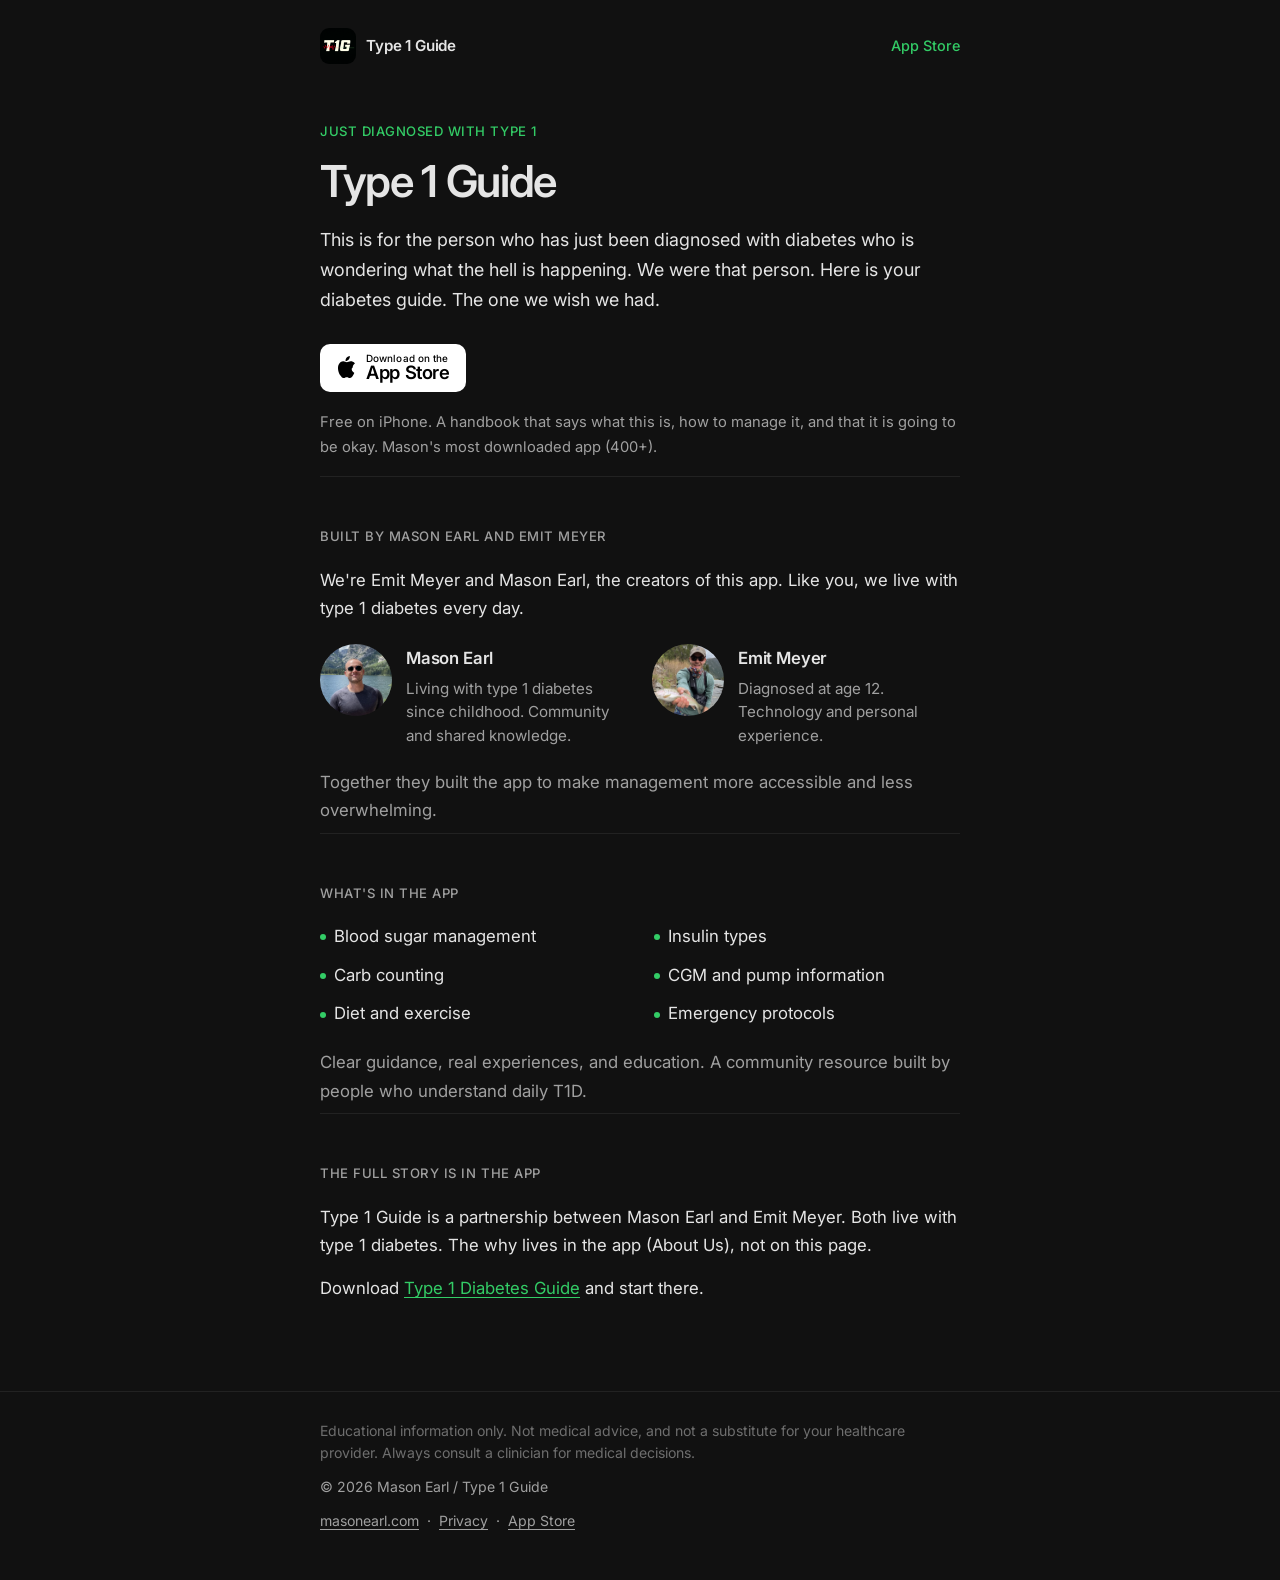
==== index.html @ bc049447 "Add the public Type 1 Guide landing page. Give just-diagnosed people a home for the app without clon" ====
<!DOCTYPE html>
<html lang="en">
<head>
  <meta charset="utf-8">
  <meta name="viewport" content="width=device-width, initial-scale=1">
  <title>Type 1 Guide. Just diagnosed with type 1 diabetes.</title>
  <meta name="description" content="Type 1 Guide is the diabetes education app by Mason Earl and Emit Meyer, for the person who has just been diagnosed and is wondering what the hell is happening.">
  <meta name="theme-color" content="#111111">
  <meta name="apple-itunes-app" content="app-id=6745197475">
  <meta property="og:title" content="Type 1 Guide">
  <meta property="og:description" content="The diabetes guide we wish we had. Built by Mason Earl and Emit Meyer, who live with type 1 every day.">
  <meta property="og:type" content="website">
  <meta property="og:image" content="https://masonearl.github.io/type1guide/assets/app-icon.png">
  <meta name="twitter:card" content="summary">
  <link rel="icon" type="image/png" href="assets/favicon.png">
  <link rel="apple-touch-icon" href="assets/apple-touch-icon.png">
  <link rel="preconnect" href="https://fonts.googleapis.com">
  <link rel="preconnect" href="https://fonts.gstatic.com" crossorigin>
  <link href="https://fonts.googleapis.com/css2?family=Inter:wght@400;500;600&display=swap" rel="stylesheet">
  <link rel="stylesheet" href="styles.css">
</head>
<body>
  <header>
    <div class="wrap nav">
      <a class="brand" href="index.html">
        <img src="assets/app-icon.png" alt="Type 1 Guide app icon">
        <span>Type 1 Guide</span>
      </a>
      <a class="nav-cta" href="https://apps.apple.com/us/app/type-1-diabetes-guide/id6745197475">App Store</a>
    </div>
  </header>

  <main>
    <section class="hero wrap" style="border-top: 0; margin-top: 0; padding-top: 48px;">
      <p class="kicker">Just diagnosed with type 1</p>
      <h1>Type 1 Guide</h1>
      <div class="lede">
        <p>This is for the person who has just been diagnosed with diabetes who is wondering what the hell is happening. We were that person. Here is your diabetes guide. The one we wish we had.</p>
      </div>
      <div class="cta-row">
        <a class="store-btn" href="https://apps.apple.com/us/app/type-1-diabetes-guide/id6745197475" aria-label="Download Type 1 Diabetes Guide on the App Store">
          <svg viewBox="0 0 17 20" aria-hidden="true" focusable="false">
            <path fill="#000" d="M13.66 10.57c.02 2.3 2.01 3.07 2.03 3.08-.02.05-.32 1.09-1.04 2.16-.63.92-1.28 1.84-2.31 1.86-1.01.02-1.34-.6-2.5-.6-1.16 0-1.52.58-2.48.62-1 .04-1.76-1-2.4-1.91C3.5 13.66 2.3 9.7 3.76 7.03c.73-1.33 2.03-2.17 3.44-2.2 1.07-.02 2.09.72 2.75.72.66 0 1.9-.89 3.2-.76.55.02 2.08.22 3.07 1.66-.08.05-1.83 1.07-1.81 3.19zM11.4 3.36c.58-.7.97-1.67.86-2.64-.83.03-1.84.56-2.44 1.26-.54.62-1.01 1.61-.88 2.56.93.07 1.88-.48 2.46-1.18z"/>
          </svg>
          <span>
            <small>Download on the</small>
            <strong>App Store</strong>
          </span>
        </a>
      </div>
      <p class="note">Free on iPhone. A handbook that says what this is, how to manage it, and that it is going to be okay. Mason's most downloaded app (400+).</p>
    </section>

    <section class="wrap" id="built-by">
      <h2>Built by Mason Earl and Emit Meyer</h2>
      <p class="intro">We're Emit Meyer and Mason Earl, the creators of this app. Like you, we live with type 1 diabetes every day.</p>
      <div class="people">
        <article class="person mason">
          <img src="assets/mason.jpg" alt="Mason Earl" width="72" height="72">
          <div>
            <h3>Mason Earl</h3>
            <p>Living with type 1 diabetes since childhood. Community and shared knowledge.</p>
          </div>
        </article>
        <article class="person emit">
          <img src="assets/emit.jpg" alt="Emit Meyer" width="72" height="72">
          <div>
            <h3>Emit Meyer</h3>
            <p>Diagnosed at age 12. Technology and personal experience.</p>
          </div>
        </article>
      </div>
      <p class="quiet">Together they built the app to make management more accessible and less overwhelming.</p>
    </section>

    <section class="wrap" id="whats-in-the-app">
      <h2>What's in the app</h2>
      <ul class="features">
        <li>Blood sugar management</li>
        <li>Insulin types</li>
        <li>Carb counting</li>
        <li>CGM and pump information</li>
        <li>Diet and exercise</li>
        <li>Emergency protocols</li>
      </ul>
      <p class="quiet">Clear guidance, real experiences, and education. A community resource built by people who understand daily T1D.</p>
    </section>

    <section class="wrap story" id="story">
      <h2>The full story is in the app</h2>
      <p>Type 1 Guide is a partnership between Mason Earl and Emit Meyer. Both live with type 1 diabetes. The why lives in the app (About Us), not on this page.</p>
      <p>Download <a href="https://apps.apple.com/us/app/type-1-diabetes-guide/id6745197475">Type 1 Diabetes Guide</a> and start there.</p>
    </section>
  </main>

  <footer>
    <div class="wrap">
      <p class="legal">Educational information only. Not medical advice, and not a substitute for your healthcare provider. Always consult a clinician for medical decisions.</p>
      <p>&copy; 2026 Mason Earl / Type 1 Guide</p>
      <p>
        <a href="https://masonearl.com">masonearl.com</a>
        &nbsp;&middot;&nbsp;
        <a href="privacy.html">Privacy</a>
        &nbsp;&middot;&nbsp;
        <a href="https://apps.apple.com/us/app/type-1-diabetes-guide/id6745197475">App Store</a>
      </p>
    </div>
  </footer>
</body>
</html>
---- styles.css ----
/* Type 1 Guide landing. Dark, calm, Inter. */
*,
*::before,
*::after {
  margin: 0;
  padding: 0;
  box-sizing: border-box;
}

:root {
  --bg: #111111;
  --text: #e5e5e5;
  --muted: #a0a0a0;
  --faint: #6e6e6e;
  --line: #222222;
  --card: #1a1a1a;
  --accent: #33cc66;
  --accent-dim: rgba(51, 204, 102, 0.14);
  --max: 640px;
}

html {
  scroll-behavior: smooth;
}

body {
  font-family: Inter, -apple-system, BlinkMacSystemFont, "Segoe UI", sans-serif;
  background: var(--bg);
  color: var(--text);
  line-height: 1.7;
  font-size: 1.05rem;
  -webkit-font-smoothing: antialiased;
  text-rendering: optimizeLegibility;
}

::selection {
  background: var(--accent-dim);
  color: var(--text);
}

a {
  color: var(--text);
  text-underline-offset: 3px;
}

a:hover {
  opacity: 0.72;
}

.wrap {
  width: min(var(--max), calc(100% - 48px));
  margin: 0 auto;
}

header {
  padding: 28px 0 8px;
}

.nav {
  display: flex;
  align-items: center;
  justify-content: space-between;
  gap: 16px;
}

.brand {
  display: flex;
  align-items: center;
  gap: 10px;
  text-decoration: none;
  color: var(--text);
}

.brand:hover {
  opacity: 1;
}

.brand img {
  width: 36px;
  height: 36px;
  border-radius: 9px;
  display: block;
  background: #000;
}

.brand span {
  font-weight: 600;
  font-size: 0.95rem;
  letter-spacing: -0.01em;
}

.nav-cta {
  color: var(--accent);
  text-decoration: none;
  font-size: 0.9rem;
  font-weight: 500;
}

.nav-cta:hover {
  opacity: 0.8;
}

main {
  padding-bottom: 80px;
}

.hero {
  padding: 56px 0 16px;
}

.kicker {
  font-size: 0.82rem;
  font-weight: 500;
  letter-spacing: 0.04em;
  text-transform: uppercase;
  color: var(--accent);
  margin-bottom: 14px;
}

h1 {
  font-size: clamp(2rem, 7vw, 2.75rem);
  font-weight: 600;
  letter-spacing: -0.03em;
  line-height: 1.15;
  margin-bottom: 1.1rem;
}

.lede {
  font-size: 1.12rem;
  color: var(--text);
  margin-bottom: 1.75rem;
}

.lede p + p {
  margin-top: 0.85rem;
}

.cta-row {
  display: flex;
  flex-wrap: wrap;
  align-items: center;
  gap: 16px 20px;
  margin-bottom: 18px;
}

.store-btn {
  display: inline-flex;
  align-items: center;
  gap: 10px;
  background: #fff;
  color: #000;
  text-decoration: none;
  border-radius: 10px;
  padding: 8px 16px 8px 14px;
  line-height: 1.05;
  min-height: 48px;
}

.store-btn:hover {
  opacity: 0.9;
}

.store-btn svg {
  width: 22px;
  height: 26px;
  flex: 0 0 auto;
}

.store-btn small {
  display: block;
  font-size: 0.62rem;
  font-weight: 500;
  letter-spacing: 0.01em;
}

.store-btn strong {
  display: block;
  font-size: 1.15rem;
  font-weight: 600;
  letter-spacing: -0.02em;
}

.note {
  font-size: 0.92rem;
  color: var(--muted);
}

section {
  padding: 48px 0 8px;
  border-top: 1px solid var(--line);
  margin-top: 48px;
}

h2 {
  font-size: 0.82rem;
  font-weight: 500;
  letter-spacing: 0.04em;
  text-transform: uppercase;
  color: var(--muted);
  margin-bottom: 1.15rem;
}

h3 {
  font-size: 1.05rem;
  font-weight: 600;
  letter-spacing: -0.01em;
  margin-bottom: 0.25rem;
}

.people {
  display: grid;
  gap: 20px;
}

@media (min-width: 560px) {
  .people {
    grid-template-columns: 1fr 1fr;
    gap: 24px;
  }
}

.person {
  display: flex;
  gap: 14px;
  align-items: flex-start;
}

.person img {
  width: 72px;
  height: 72px;
  border-radius: 50%;
  object-fit: cover;
  flex: 0 0 auto;
  background: var(--card);
}

.person.mason img {
  object-position: 50% 18%;
}

.person.emit img {
  object-position: 50% 12%;
}

.person p {
  color: var(--muted);
  font-size: 0.95rem;
  line-height: 1.55;
}

.intro {
  color: var(--text);
  margin-bottom: 1.35rem;
}

.features {
  list-style: none;
  display: grid;
  gap: 10px 28px;
}

@media (min-width: 560px) {
  .features {
    grid-template-columns: 1fr 1fr;
  }
}

.features li {
  padding-left: 14px;
  position: relative;
  color: var(--text);
}

.features li::before {
  content: "";
  position: absolute;
  left: 0;
  top: 0.72em;
  width: 6px;
  height: 6px;
  border-radius: 50%;
  background: var(--accent);
}

.quiet {
  margin-top: 1.25rem;
  color: var(--muted);
}

.story p + p {
  margin-top: 0.9rem;
}

.story a {
  color: var(--accent);
}

footer {
  border-top: 1px solid var(--line);
  padding: 28px 0 48px;
  color: var(--muted);
  font-size: 0.88rem;
  line-height: 1.6;
}

footer p + p {
  margin-top: 0.7rem;
}

footer a {
  color: var(--muted);
}

.legal {
  color: var(--faint);
}

.page {
  padding: 40px 0 80px;
}

.page h1 {
  font-size: 1.8rem;
  margin-bottom: 1rem;
}

.page p {
  margin-bottom: 1rem;
}

.page ul {
  padding-left: 1.2rem;
  margin-bottom: 1rem;
}

.page li {
  margin-bottom: 0.35rem;
}

.back {
  display: inline-block;
  margin-bottom: 2rem;
  color: var(--muted);
  font-size: 0.9rem;
}
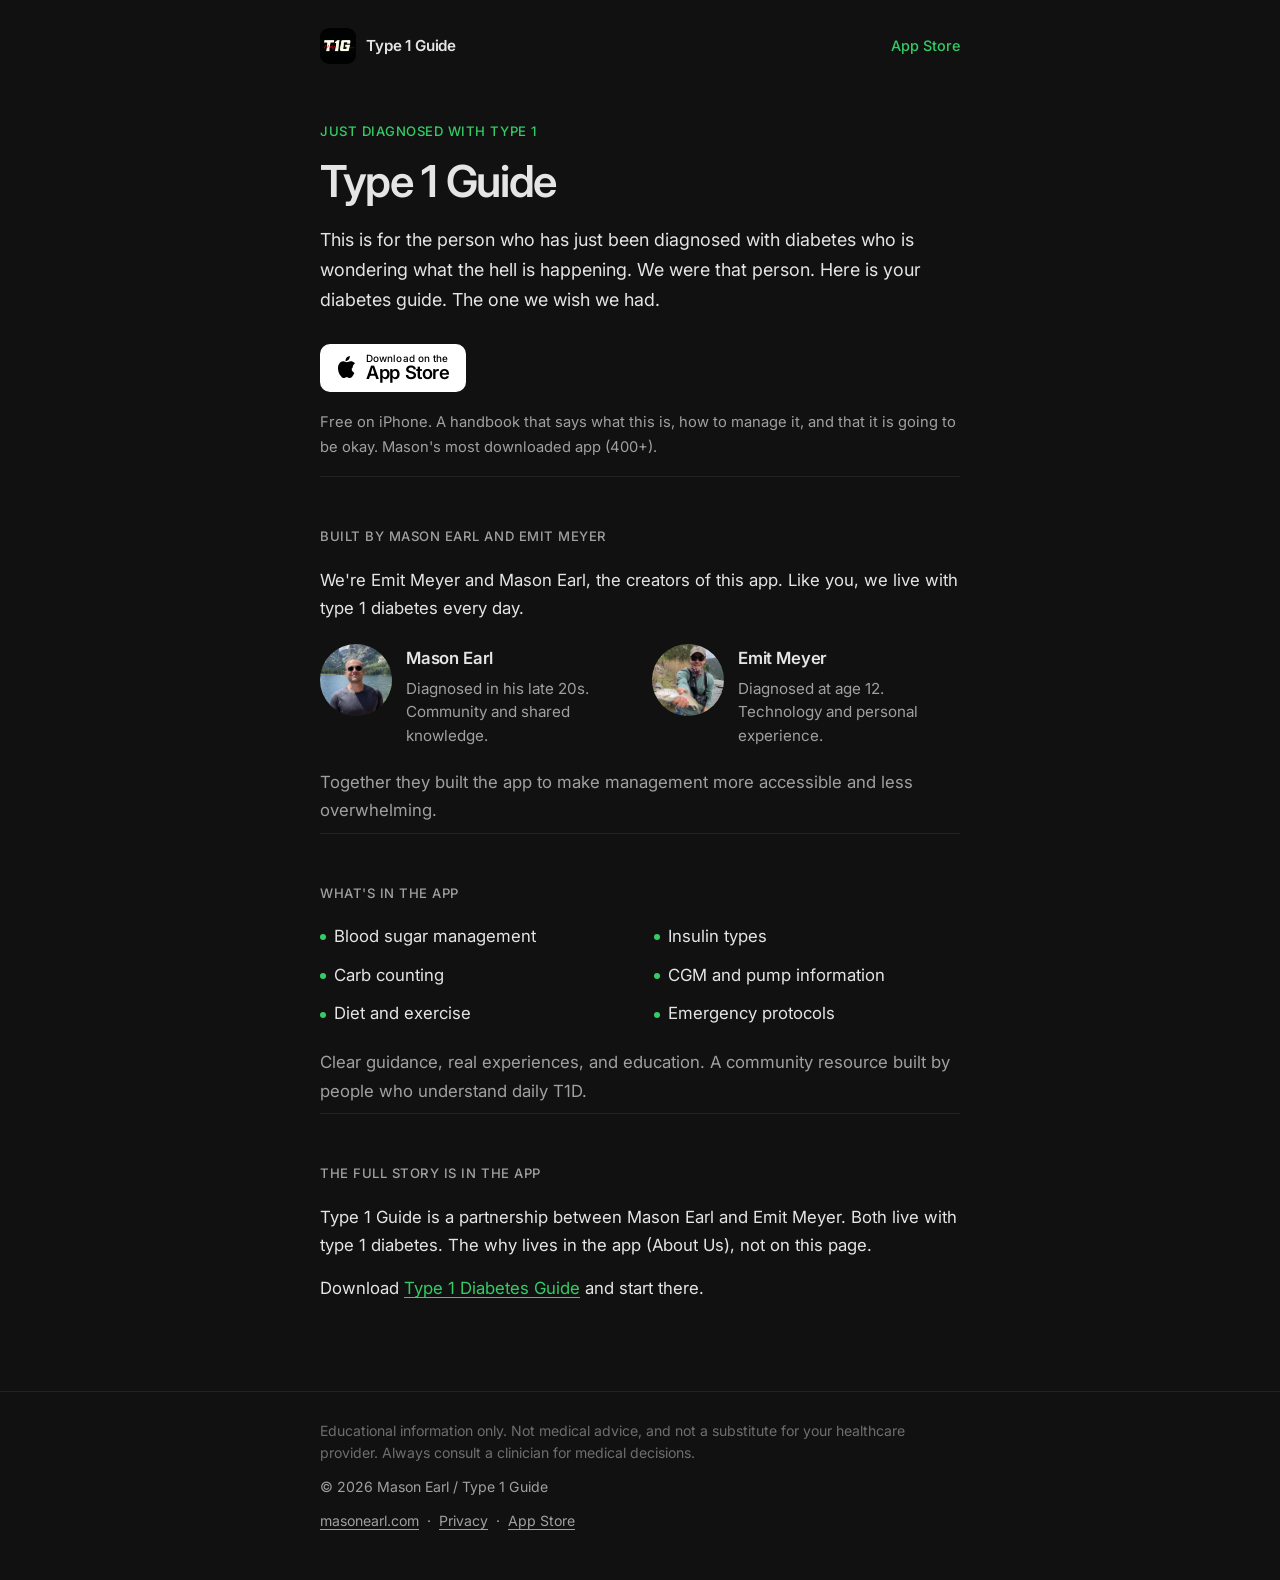
==== commit d032a994: "Fix Mason's diagnosis timing to late 20s." ====
--- a/index.html
+++ b/index.html
@@ -59,7 +59,7 @@
           <img src="assets/mason.jpg" alt="Mason Earl" width="72" height="72">
           <div>
             <h3>Mason Earl</h3>
-            <p>Living with type 1 diabetes since childhood. Community and shared knowledge.</p>
+            <p>Diagnosed in his late 20s. Community and shared knowledge.</p>
           </div>
         </article>
         <article class="person emit">
